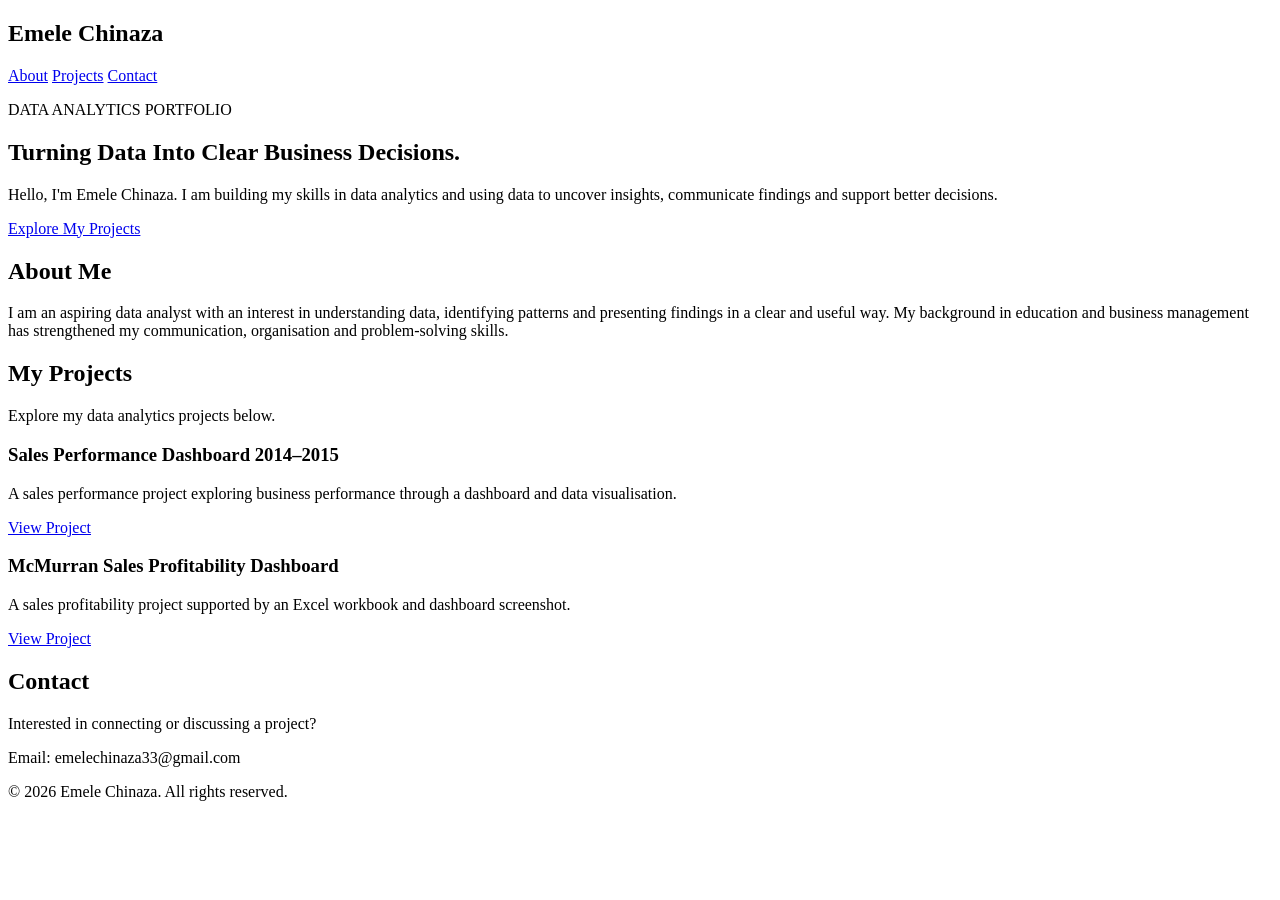
==== index.html @ 5f6157ae "Create index.html" ====
<!DOCTYPE html>
<html lang="en">
<head>
  <meta charset="UTF-8">
  <meta name="viewport" content="width=device-width, initial-scale=1.0">
  <title>Emele Chinaza | Data Analytics Portfolio</title>
  <link rel="stylesheet" href="style.css">
</head>
<body>

  <header>
    <nav>
      <h2>Emele Chinaza</h2>
      <div>
        <a href="#about">About</a>
        <a href="#projects">Projects</a>
        <a href="#contact">Contact</a>
      </div>
    </nav>
  </header>

  <main>
    <section class="hero">
      <p class="eyebrow">DATA ANALYTICS PORTFOLIO</p>
      <h1>Turning Data Into Clear Business Decisions.</h1>
      <p>
        Hello, I'm Emele Chinaza. I am building my skills in data
        analytics and using data to uncover insights, communicate
        findings and support better decisions.
      </p>
      <a class="button" href="#projects">Explore My Projects</a>
    </section>

    <section id="about">
      <h2>About Me</h2>
      <p>
        I am an aspiring data analyst with an interest in understanding
        data, identifying patterns and presenting findings in a clear
        and useful way. My background in education and business
        management has strengthened my communication, organisation
        and problem-solving skills.
      </p>
    </section>

    <section id="projects">
      <h2>My Projects</h2>
      <p>Explore my data analytics projects below.</p>

      <div class="project-grid">
        <article class="project-card">
          <h3>Sales Performance Dashboard 2014–2015</h3>
          <p>
            A sales performance project exploring business performance
            through a dashboard and data visualisation.
          </p>
          <a href="project-sales-performance.html">View Project</a>
        </article>

        <article class="project-card">
          <h3>McMurran Sales Profitability Dashboard</h3>
          <p>
            A sales profitability project supported by an Excel workbook
            and dashboard screenshot.
          </p>
          <a href="project-mcmurran.html">View Project</a>
        </article>
      </div>
    </section>

    <section id="contact">
      <h2>Contact</h2>
      <p>Interested in connecting or discussing a project?</p>
      <p>Email: emelechinaza33@gmail.com</p>
    </section>
  </main>

  <footer>
    <p>&copy; 2026 Emele Chinaza. All rights reserved.</p>
  </footer>

</body>
</html>
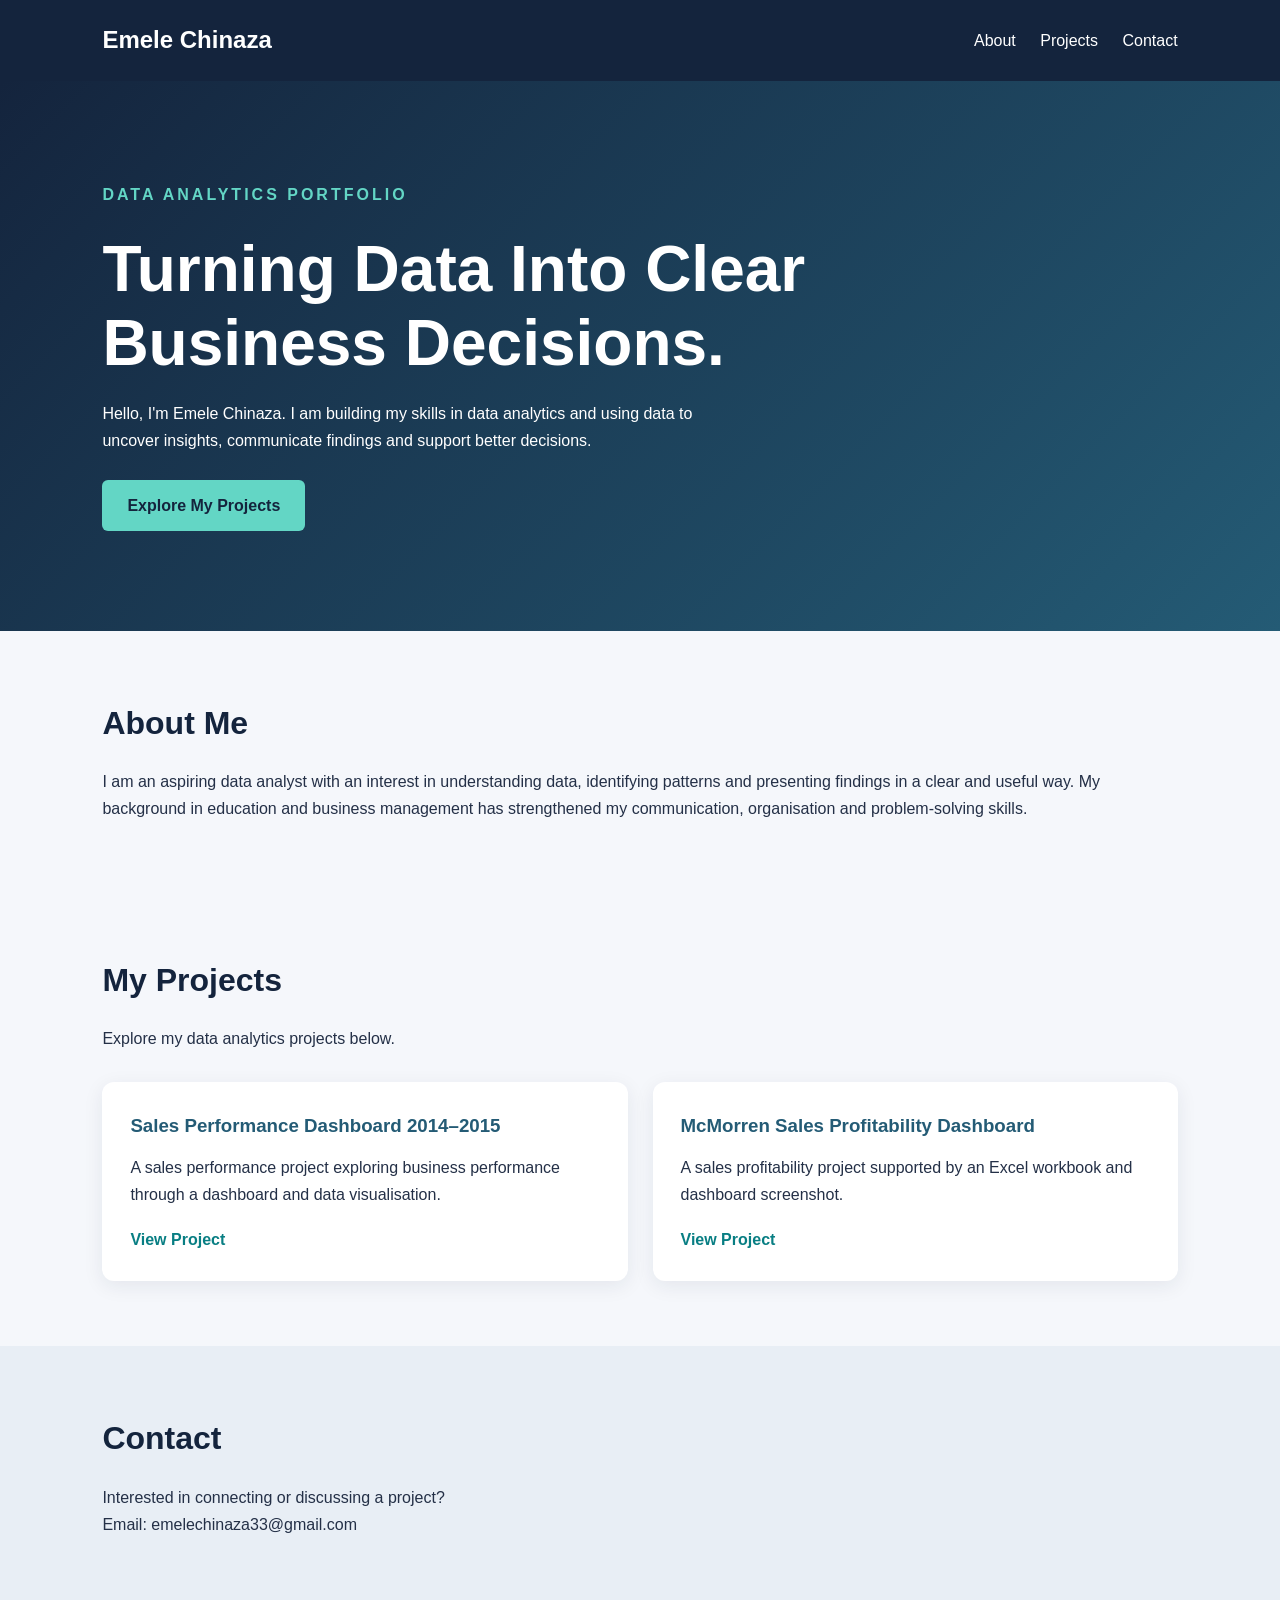
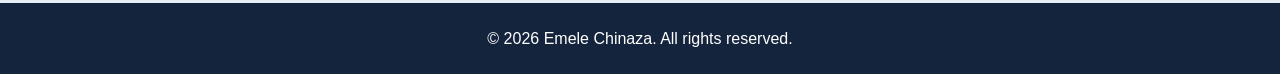
==== commit c199c0de: "Update index.html" ====
--- a/index.html
+++ b/index.html
@@ -58,12 +58,12 @@
         </article>
 
         <article class="project-card">
-          <h3>McMurran Sales Profitability Dashboard</h3>
+          <h3>McMorren Sales Profitability Dashboard</h3>
           <p>
             A sales profitability project supported by an Excel workbook
             and dashboard screenshot.
           </p>
-          <a href="project-mcmurran.html">View Project</a>
+          <a href="project-McMorren.html">View Project</a>
         </article>
       </div>
     </section>
--- a/style.css
+++ b/style.css
@@ -0,0 +1,144 @@
+
+* {
+  margin: 0;
+  padding: 0;
+  box-sizing: border-box;
+}
+
+html {
+  scroll-behavior: smooth;
+}
+
+body {
+  font-family: Arial, sans-serif;
+  background: #f5f7fb;
+  color: #243047;
+  line-height: 1.7;
+}
+
+header {
+  background: #14243d;
+  color: white;
+  padding: 20px 8%;
+}
+
+nav {
+  display: flex;
+  justify-content: space-between;
+  align-items: center;
+  flex-wrap: wrap;
+  gap: 15px;
+}
+
+nav h2 {
+  color: #ffffff;
+}
+
+nav a {
+  color: white;
+  text-decoration: none;
+  margin-left: 20px;
+}
+
+nav a:hover {
+  color: #63d6c5;
+}
+
+.hero {
+  background: linear-gradient(135deg, #14243d, #245b75);
+  color: white;
+  padding: 100px 8%;
+}
+
+.hero h1 {
+  font-size: clamp(2.2rem, 5vw, 4rem);
+  max-width: 750px;
+  line-height: 1.15;
+  margin: 20px 0;
+}
+
+.hero p {
+  max-width: 650px;
+  margin-bottom: 25px;
+}
+
+.eyebrow {
+  color: #63d6c5;
+  letter-spacing: 3px;
+  font-weight: bold;
+}
+
+.button {
+  display: inline-block;
+  background: #63d6c5;
+  color: #14243d;
+  padding: 12px 25px;
+  border-radius: 6px;
+  text-decoration: none;
+  font-weight: bold;
+}
+
+section:not(.hero) {
+  padding: 65px 8%;
+}
+
+section h2 {
+  color: #14243d;
+  font-size: 2rem;
+  margin-bottom: 18px;
+}
+
+.project-grid {
+  display: grid;
+  grid-template-columns: repeat(auto-fit, minmax(250px, 1fr));
+  gap: 25px;
+  margin-top: 30px;
+}
+
+.project-card {
+  background: white;
+  padding: 28px;
+  border-radius: 12px;
+  box-shadow: 0 5px 20px rgba(20, 36, 61, 0.08);
+}
+
+.project-card h3 {
+  color: #245b75;
+  margin-bottom: 12px;
+}
+
+.project-card p {
+  margin-bottom: 18px;
+}
+
+.project-card a {
+  color: #087e83;
+  font-weight: bold;
+  text-decoration: none;
+}
+
+#contact {
+  background: #e8eef5;
+}
+
+footer {
+  background: #14243d;
+  color: white;
+  text-align: center;
+  padding: 22px;
+}
+
+@media (max-width: 600px) {
+  nav {
+    flex-direction: column;
+    align-items: flex-start;
+  }
+
+  nav a {
+    margin: 0 15px 0 0;
+  }
+
+  .hero {
+    padding: 70px 8%;
+  }
+}
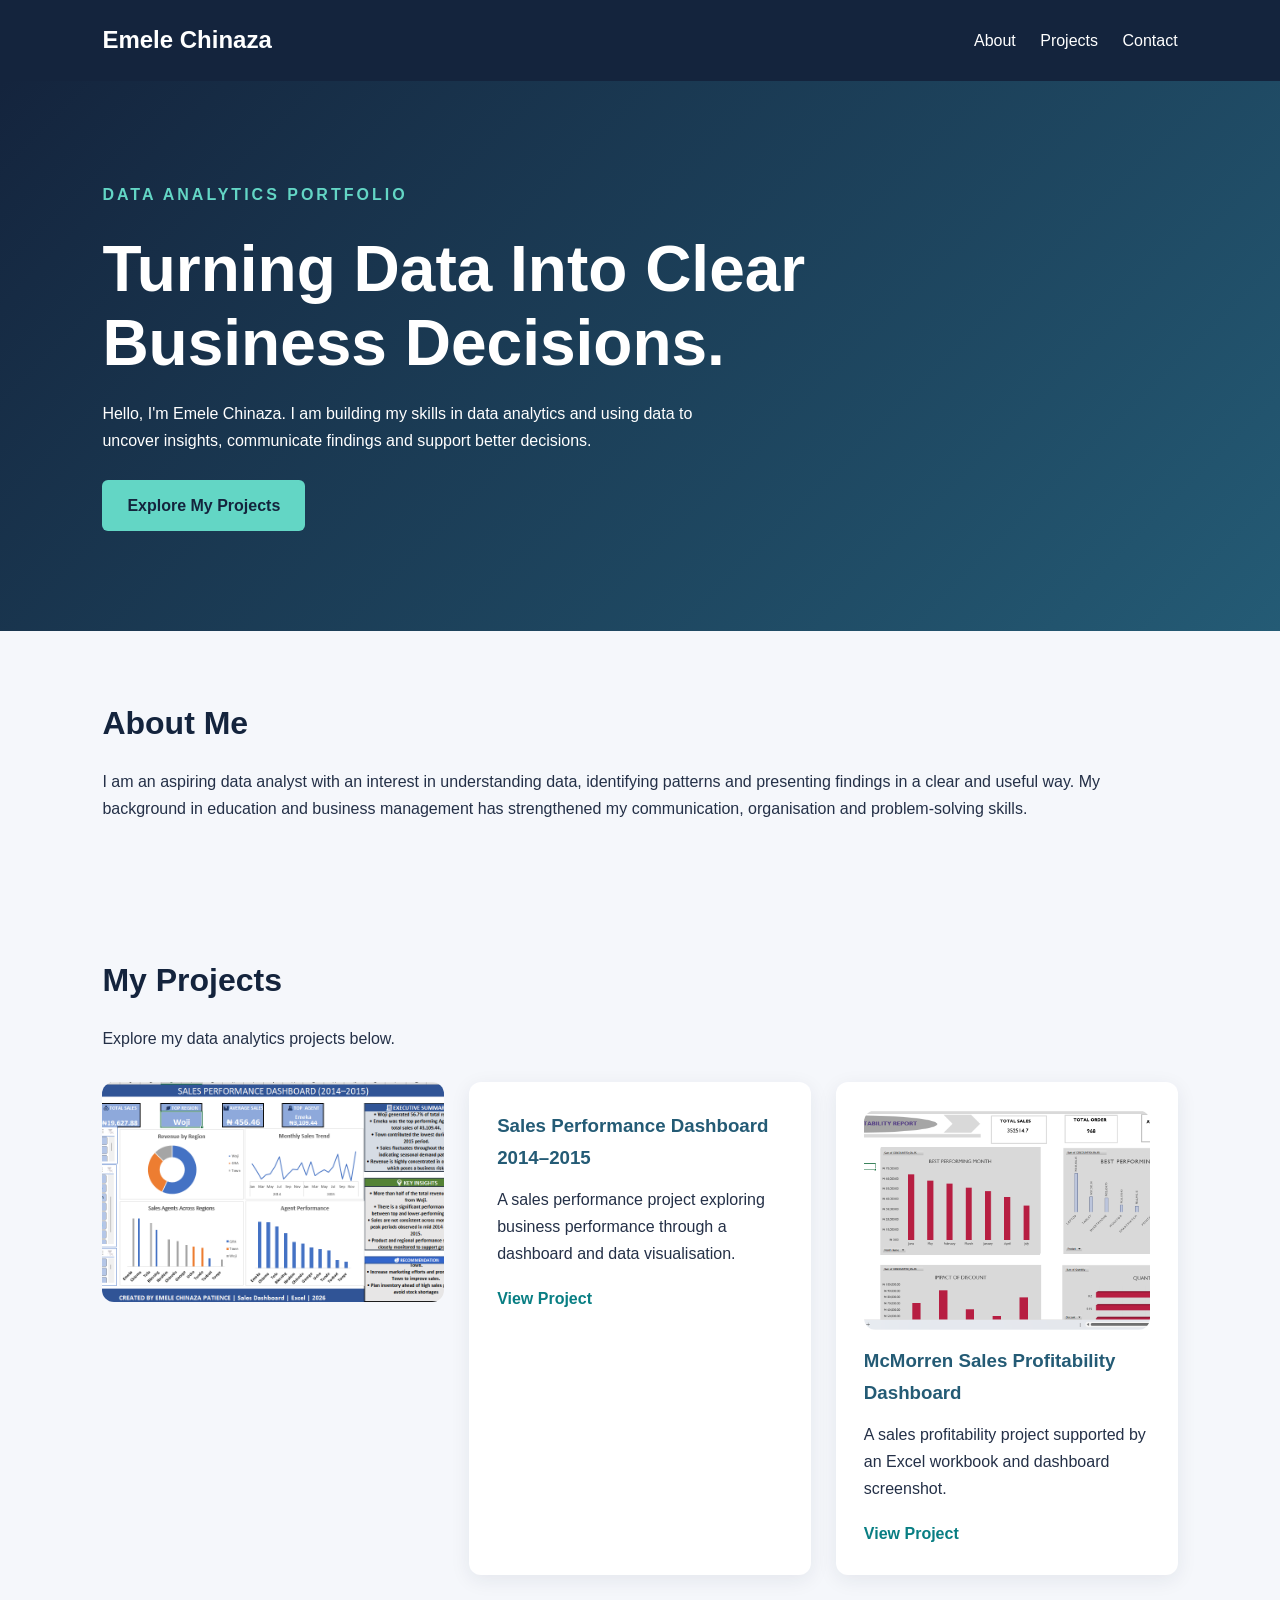
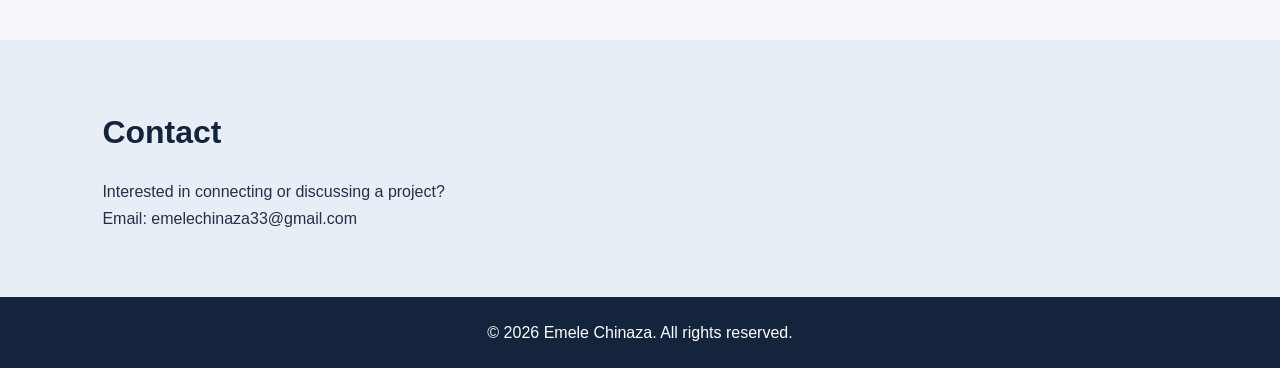
==== commit 77952d3e: "Add dashboard screenshots to homepage" ====
--- a/index.html
+++ b/index.html
@@ -48,6 +48,7 @@
       <p>Explore my data analytics projects below.</p>
 
       <div class="project-grid">
+       <img src="Screenshot%202026-07-04%20185608.png" alt="Sales Performance Dashboard" class="project-image">
         <article class="project-card">
           <h3>Sales Performance Dashboard 2014–2015</h3>
           <p>
@@ -58,6 +59,7 @@
         </article>
 
         <article class="project-card">
+          <img src="Screenshot%202026-04-20%20065625.png" alt="MCMORREN Sales Profitability Dashboard" class="project-image">
           <h3>McMorren Sales Profitability Dashboard</h3>
           <p>
             A sales profitability project supported by an Excel workbook
--- a/style.css
+++ b/style.css
@@ -142,3 +142,11 @@
     padding: 70px 8%;
   }
 }
+.project-image {
+    width: 100%;
+    height: 220px;
+    object-fit: cover;
+    border-radius: 12px;
+    margin-bottom: 15px;
+    display: block;
+}
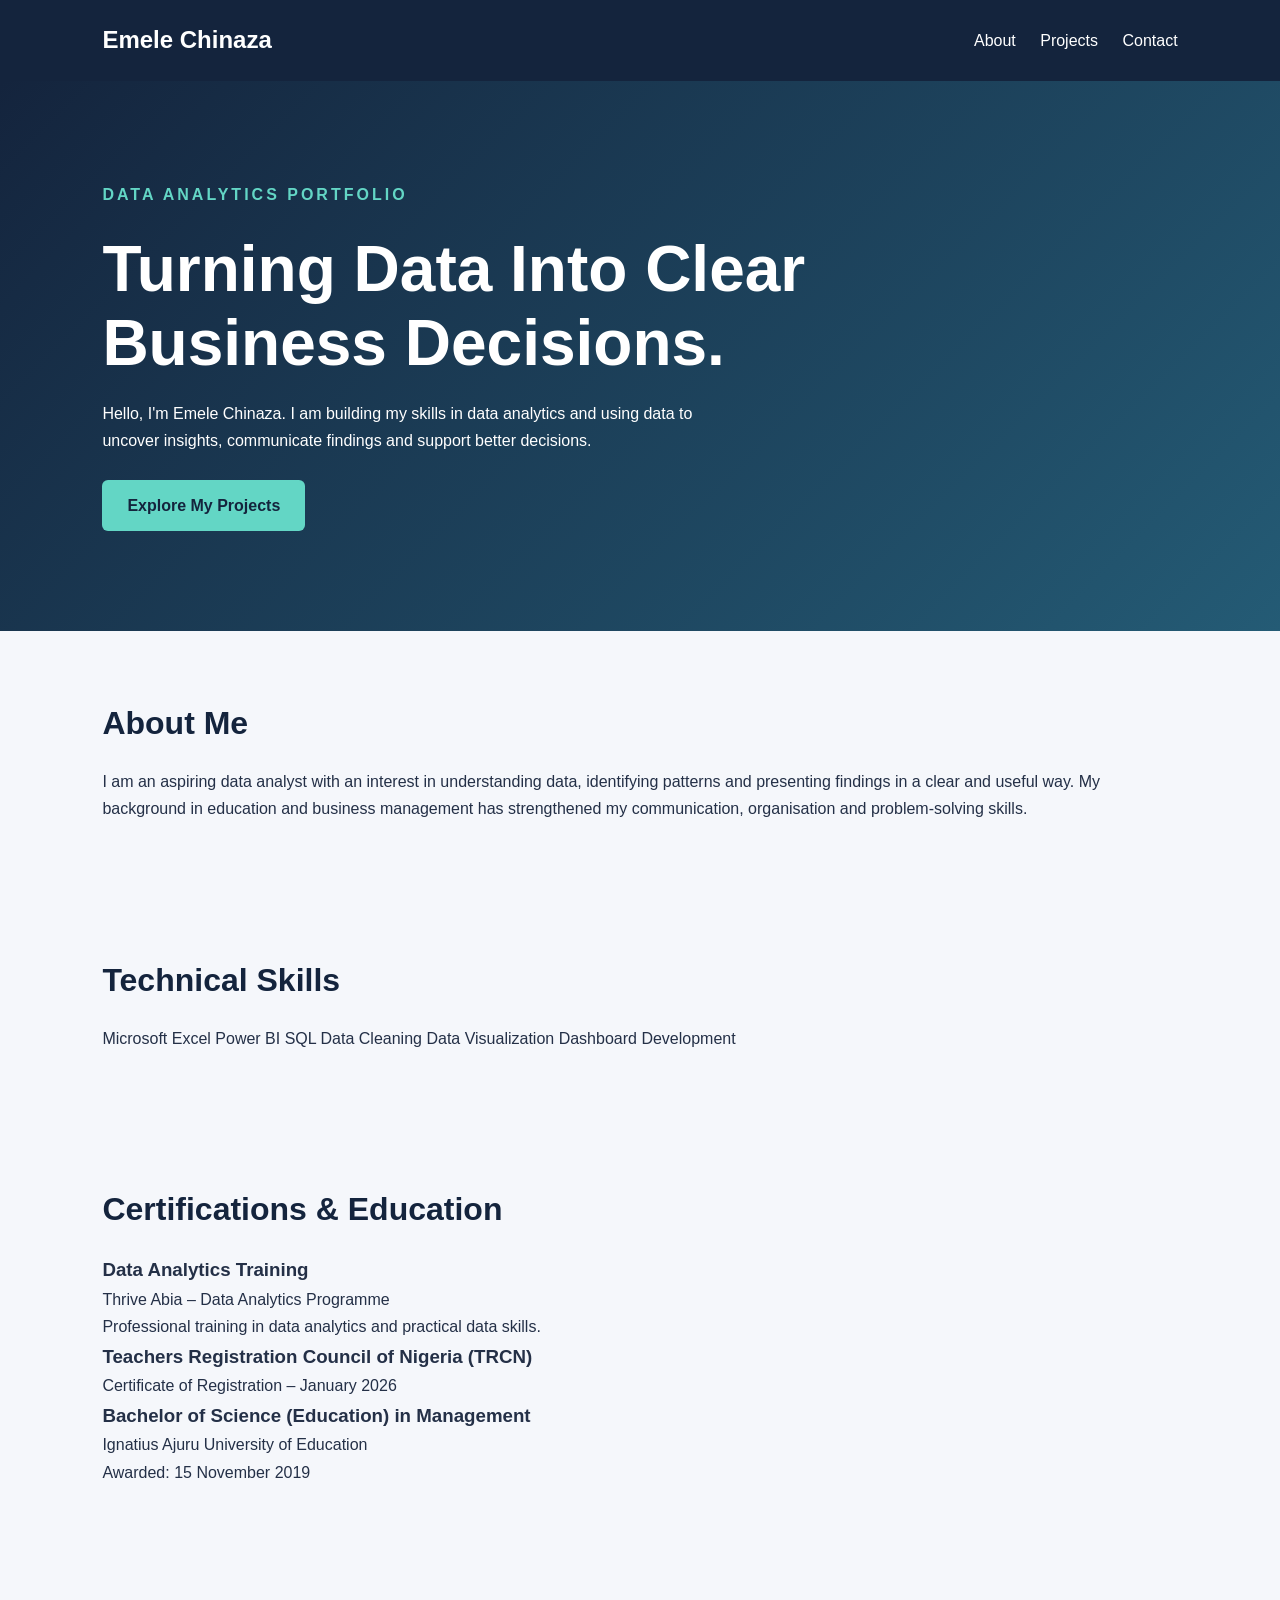
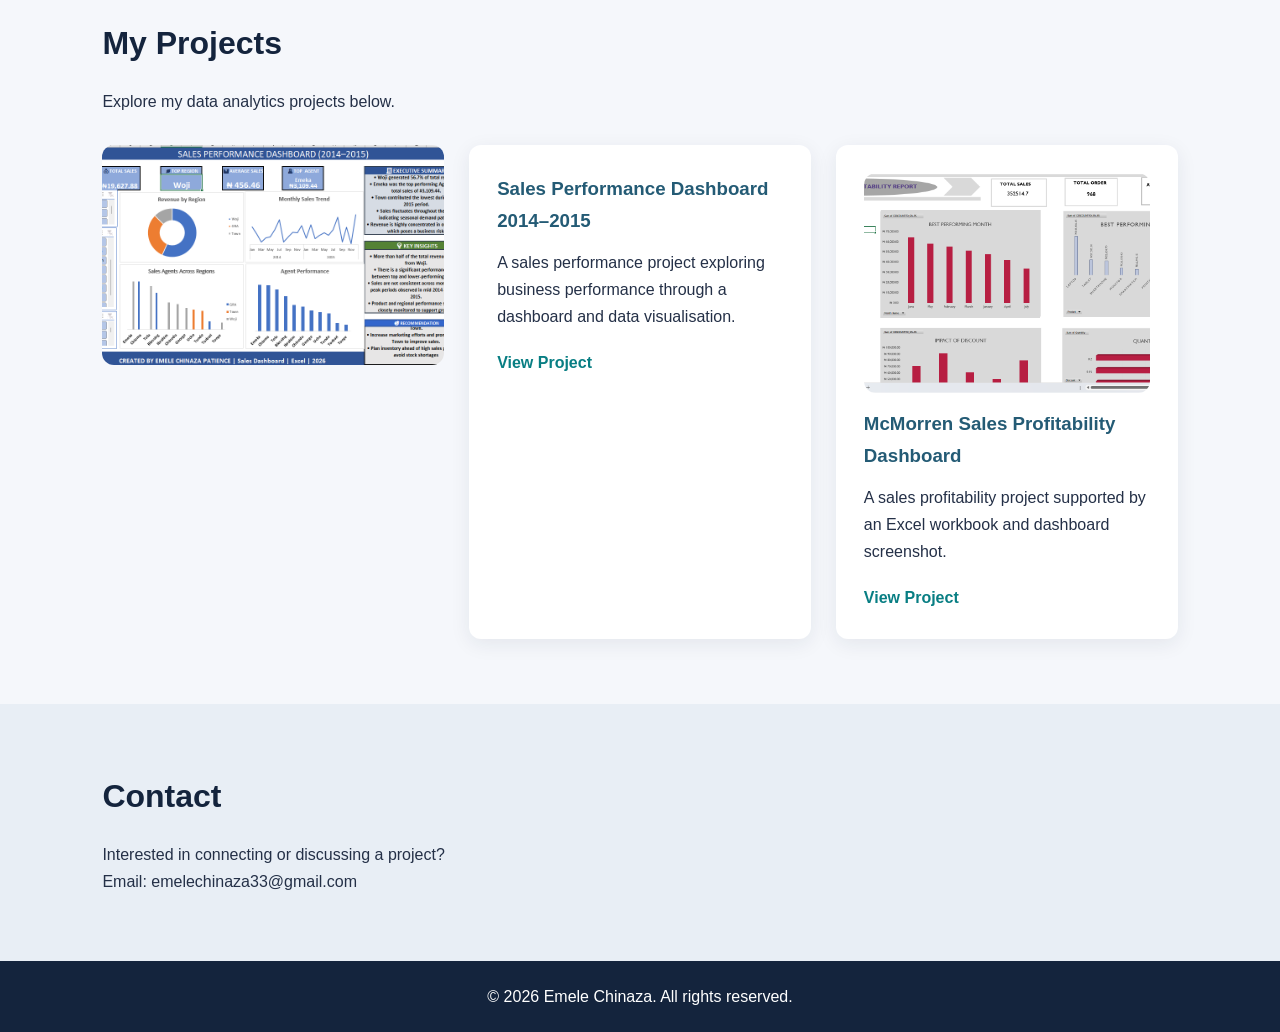
==== commit 1cd14cc7: "Update index.html" ====
--- a/index.html
+++ b/index.html
@@ -42,7 +42,37 @@
         and problem-solving skills.
       </p>
     </section>
+<section id="skills">
+    <h2>Technical Skills</h2>
+    <div class="skills-container">
+        <span>Microsoft Excel</span>
+        <span>Power BI</span>
+        <span>SQL</span>
+        <span>Data Cleaning</span>
+        <span>Data Visualization</span>
+        <span>Dashboard Development</span>
+    </div>
+</section>
+  <section id="certifications">
+    <h2>Certifications & Education</h2>
 
+    <div class="certificate">
+        <h3>Data Analytics Training</h3>
+        <p>Thrive Abia – Data Analytics Programme</p>
+        <p>Professional training in data analytics and practical data skills.</p>
+    </div>
+
+    <div class="certificate">
+        <h3>Teachers Registration Council of Nigeria (TRCN)</h3>
+        <p>Certificate of Registration – January 2026</p>
+    </div>
+
+    <div class="certificate">
+        <h3>Bachelor of Science (Education) in Management</h3>
+        <p>Ignatius Ajuru University of Education</p>
+        <p>Awarded: 15 November 2019</p>
+    </div>
+</section> 
     <section id="projects">
       <h2>My Projects</h2>
       <p>Explore my data analytics projects below.</p>
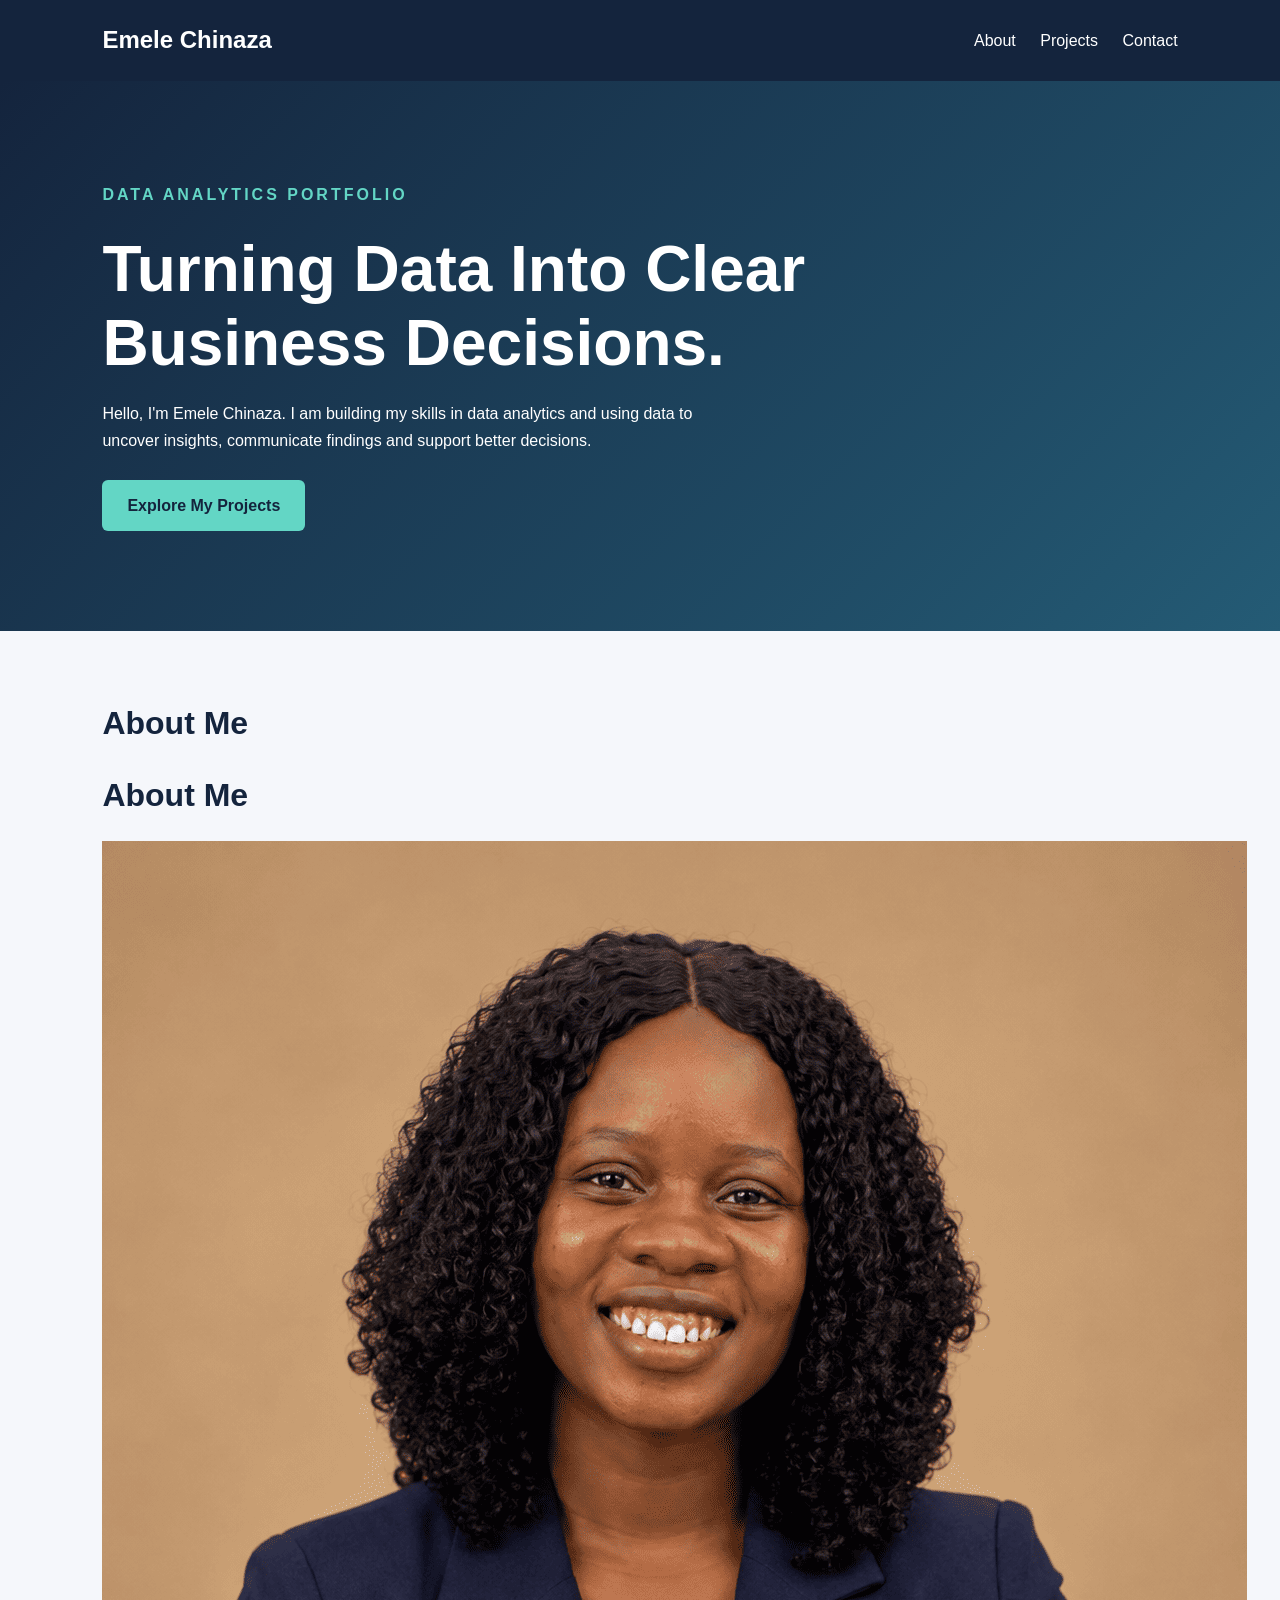
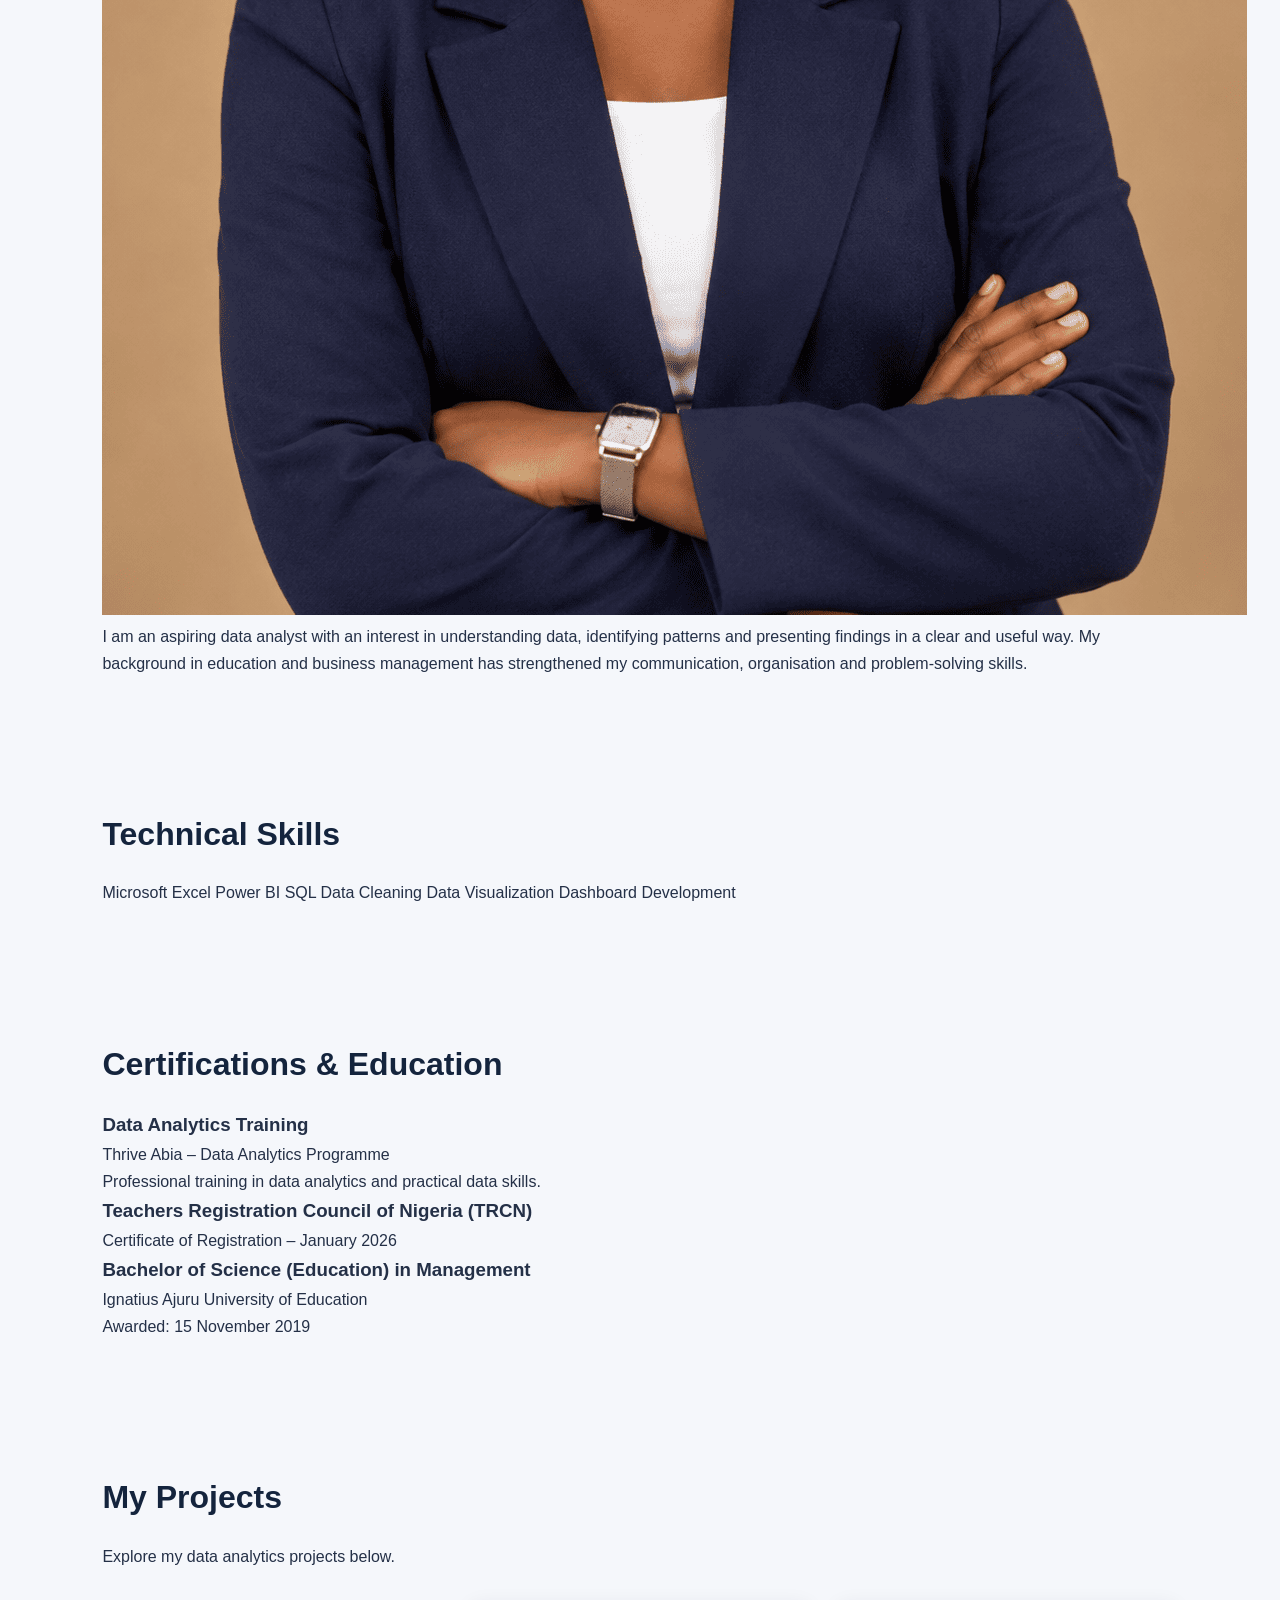
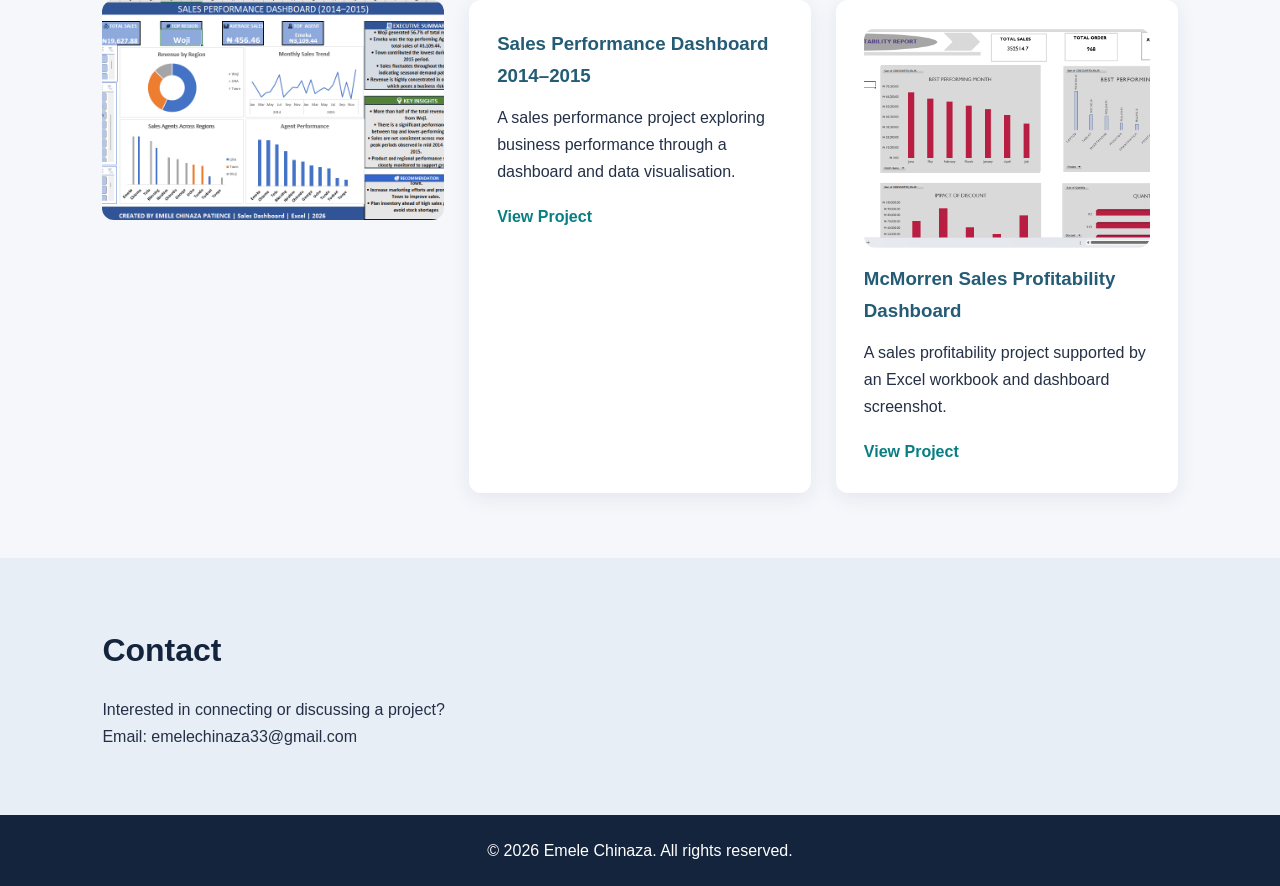
==== commit fe31c944: "Update index.html" ====
--- a/index.html
+++ b/index.html
@@ -34,6 +34,9 @@
 
     <section id="about">
       <h2>About Me</h2>
+      <h2>About Me</h2>
+<img src="file_0000000064b88246875e40f422ceeb57%20(1)%20(1).png" alt="Chinaza Patience Emele" class="profile-photo">
+<p>
       <p>
         I am an aspiring data analyst with an interest in understanding
         data, identifying patterns and presenting findings in a clear
